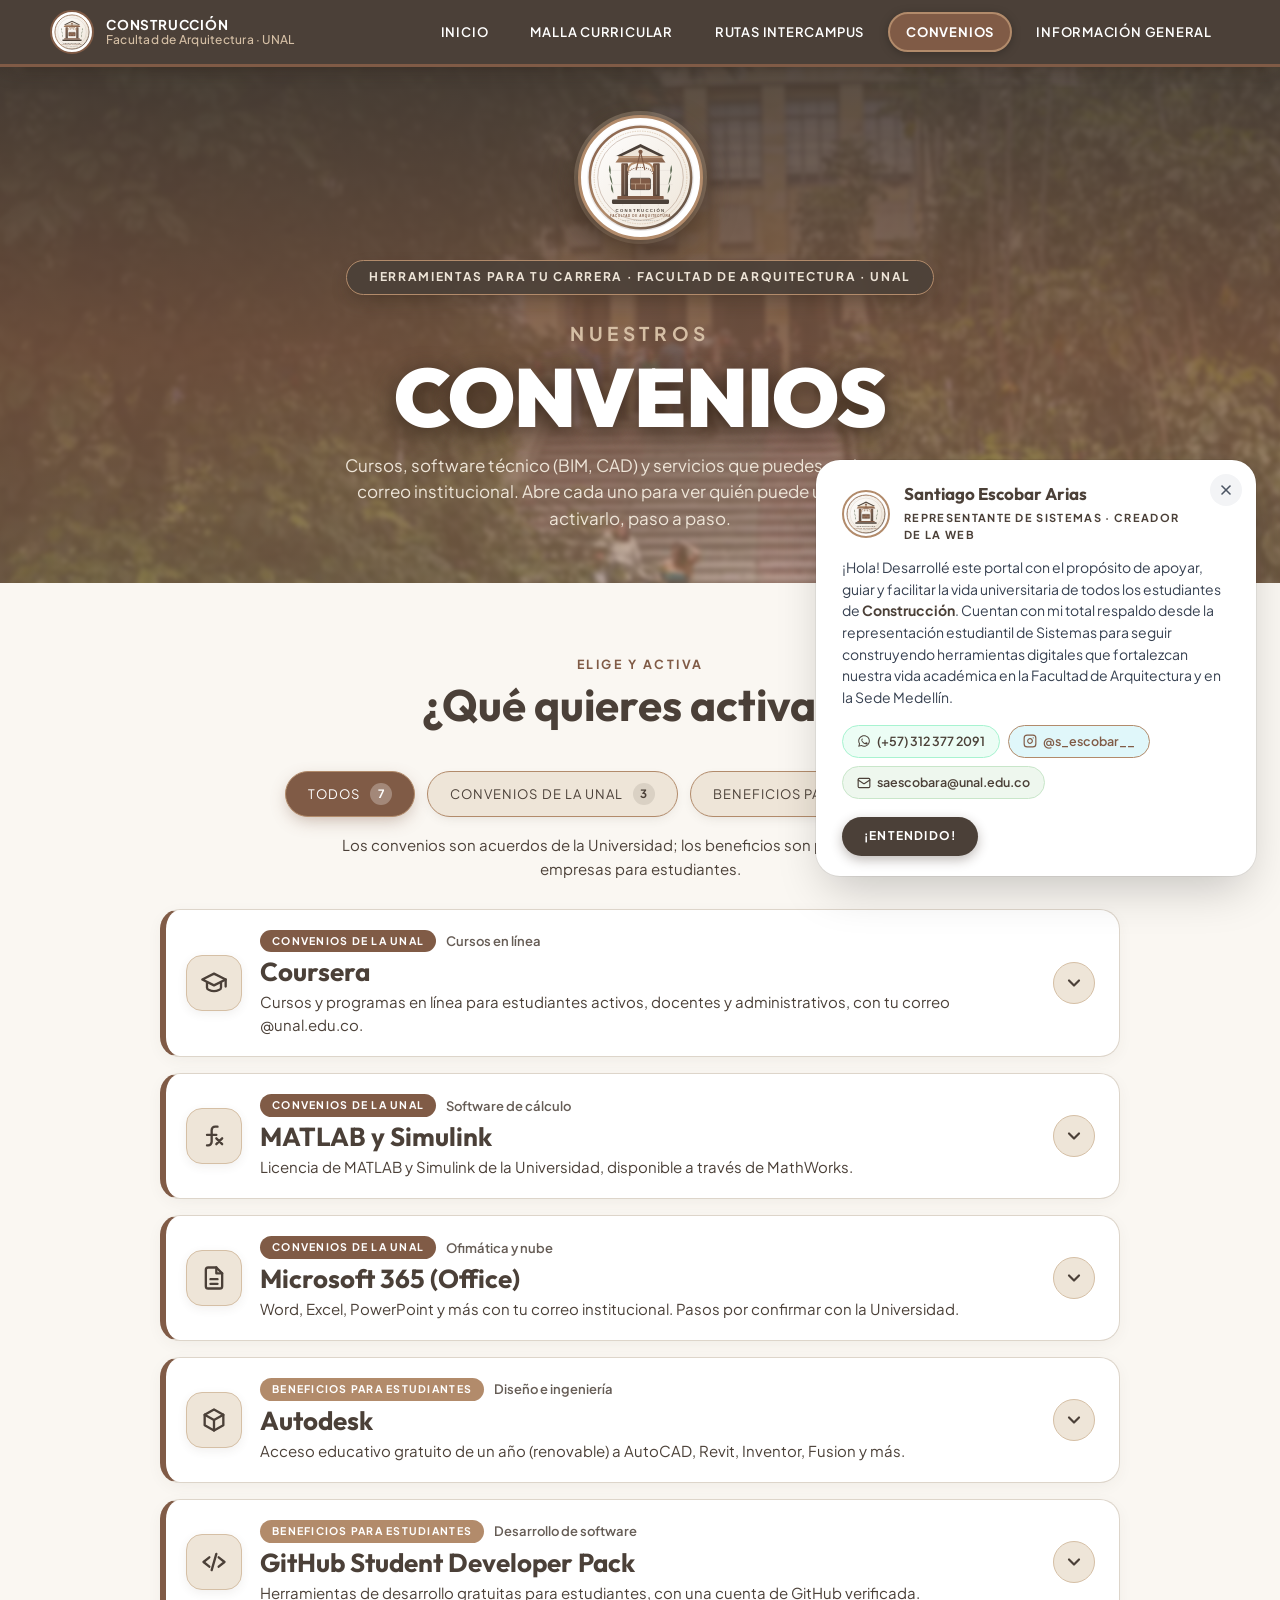
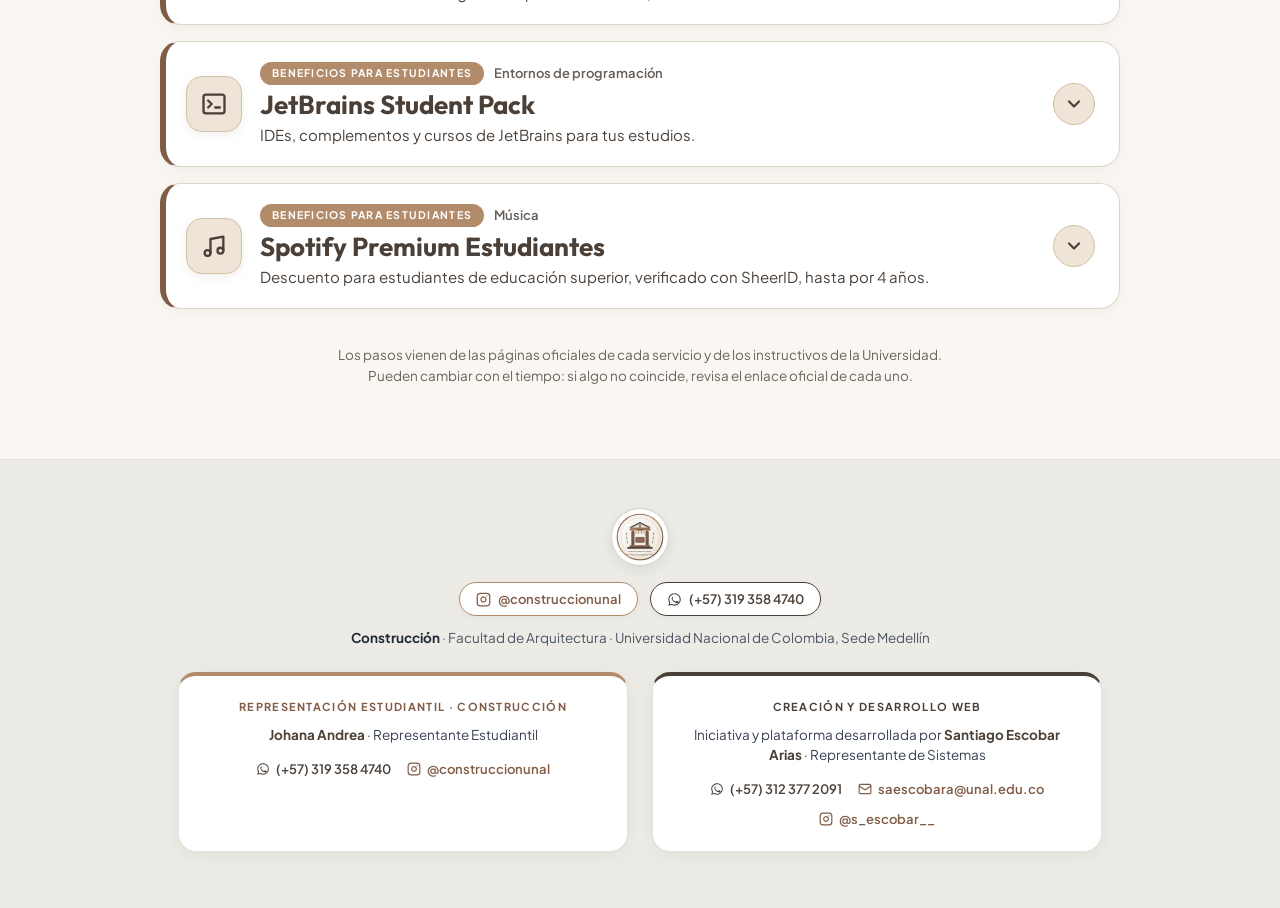
==== convenios.html @ 7290013f "Beta-construcción" ====
<!doctype html>
<html lang="es">
<head>
  <meta charset="utf-8">
  <meta name="viewport" content="width=device-width, initial-scale=1">
  <title>Convenios y Beneficios · Construcción UNAL Medellín</title>
  <meta name="description" content="Convenios de la Universidad Nacional (Autodesk, Coursera, MATLAB, Microsoft 365, etc.) y beneficios para estudiantes de Construcción: quién puede usarlos y cómo activarlos paso a paso.">
  <link rel="icon" type="image/svg+xml" href="img/favicon.svg">
  <link rel="preconnect" href="https://fonts.googleapis.com">
  <link rel="preconnect" href="https://fonts.gstatic.com" crossorigin>
  <link rel="stylesheet" href="https://fonts.googleapis.com/css2?family=Outfit:wght@400;500;600;700;800;900&family=Plus+Jakarta+Sans:ital,wght@0,400;0,500;0,600;0,700;0,800;1,400;1,600&display=swap">
  <link rel="stylesheet" href="css/base.css">
  <link rel="stylesheet" href="css/convenios.css">
</head>
<body data-pagina="convenios">

  <div id="barra"></div>

  <!-- PORTADA -->
  <section class="portada portada--corta foto foto--panoramica">
    <div class="contenedor portada__contenido">
      <div class="portada__logo-wrap">
        <img class="portada__logo" src="img/logo-construccion.svg" alt="Logo de Construcción · Facultad de Arquitectura" width="115" height="115">
      </div>
      <p class="portada__lugar">Herramientas para tu carrera · Facultad de Arquitectura · UNAL</p>
      <h1 class="portada__titulo">
        <span class="portada__antetitulo">Nuestros</span>
        <span class="letras-varsity" data-texto="Convenios">Convenios</span>
      </h1>
      <p class="portada__texto">Cursos, software técnico (BIM, CAD) y servicios que puedes activar con tu correo institucional. Abre cada uno para ver quién puede usarlo y cómo activarlo, paso a paso.</p>
    </div>
  </section>

  <main>
    <section class="seccion convenios" aria-labelledby="convenios-titulo">
      <div class="contenedor convenios__contenedor">
        <div class="seccion-titulo">
          <p class="seccion-titulo__antetitulo">Elige y activa</p>
          <h2 id="convenios-titulo">¿Qué quieres activar?</h2>
        </div>

        <div class="filtros" id="filtros" role="group" aria-label="Filtrar por tipo"></div>
        <p class="filtros__nota" id="filtros-nota" aria-live="polite"></p>

        <ul class="lista" id="lista"><li class="cargando">Cargando convenios…</li></ul>

        <p class="convenios__aviso">Los pasos vienen de las páginas oficiales de cada servicio y de los instructivos de la Universidad. Pueden cambiar con el tiempo: si algo no coincide, revisa el enlace oficial de cada uno.</p>
      </div>
    </section>
  </main>

  <div id="pie"></div>

  <script src="js/comun.js"></script>
  <script src="js/convenios.js"></script>
</body>
</html>
---- css/base.css ----
/* =========================================================
   CONSTRUCCIÓN · FACULTAD DE ARQUITECTURA · UNAL MEDELLÍN
   ESTILOS COMUNES — PALETA 02: TIERRA Y ARQUITECTURA + GRIS CEMENTO
   1. Variables y base
   2. Fondos y velos arquitectónicos
   3. Barra superior y navegación
   4. Portada
   5. Títulos de sección y mensajes
   6. Pie (Tarjetas oficiales)
   7. Mensaje flotante de bienvenida (Modal oficial)
   ========================================================= */


/* ---------- 1. Variables y base ---------- */

:root {
  /* Paleta Oficial Construcción · Facultad de Arquitectura (Paleta 02: Tierra y arquitectura + gris cemento) */
  --cafe-profundo: #4B4038;       /* Contraste profundo para textos, sombras y cabeceras */
  --tierra: #805B46;              /* Dominante de marca: ladrillo, arcilla, botones y acentos */
  --madera: #B28B6B;              /* Acento cálido estructural: tabs, bordes y badges */
  --arena: #D5BFA5;               /* Fondo suave, highlights y píldoras */
  --marfil: #EEE5D8;              /* Papel arquitectónico, fondos claros y contrastes limpios */
  --oliva: #65715B;               /* Sostenibilidad, ambiente y libre elección */
  --gris-cemento: #929493;        /* Concreto, líneas de retícula y metadatos */

  /* Aliases de compatibilidad */
  --verde-bosque: var(--cafe-profundo);
  --turquesa: var(--madera);
  --lima-vibrante: var(--arena);
  --lima-suave: var(--marfil);
  --azul-marino: var(--cafe-profundo);

  --color-primario: var(--tierra);
  --color-acento: var(--madera);
  --color-secundario: var(--cafe-profundo);
  --color-resalte: var(--arena);

  --azul: var(--tierra);
  --azul-oscuro: var(--cafe-profundo);
  --azul-brillante: var(--madera);
  --papel: #FAF7F2;
  --tinta: #2C2420;
  --tinta-suave: #4B4038;
  --gris: #6B635C;
  --linea: #DDD5CA;

  /* Colores de los componentes de la malla */
  --fundamentacion: #805B46;     /* Tierra / Arcilla (Ciencias Básicas e Ingeniería) */
  --disciplinar: #4B4038;        /* Café Profundo (Sistemas Constructivos y Obras) */
  --libre: #65715B;              /* Oliva (Libre Elección y Hábitat) */
  --optativa: #B28B6B;          /* Madera (Rutas Curriculares de Énfasis) */
  --nivelacion: #929493;        /* Gris Cemento (Nivelación) */

  /* Tipografías modernas que evocan Construcción y Hábitat */
  --letra-titulo: 'Outfit', -apple-system, BlinkMacSystemFont, "Segoe UI", Roboto, sans-serif;
  --letra-universidad: 'Plus Jakarta Sans', -apple-system, BlinkMacSystemFont, "Segoe UI", Roboto, sans-serif;
  --letra-texto: 'Plus Jakarta Sans', -apple-system, BlinkMacSystemFont, "Segoe UI", Roboto, sans-serif;
  --letra-estrecha: 'Plus Jakarta Sans', -apple-system, BlinkMacSystemFont, "Segoe UI", Roboto, sans-serif;
}

*, *::before, *::after { box-sizing: border-box; }
[hidden] { display: none !important; }

html { scroll-behavior: smooth; }

body {
  margin: 0;
  font-family: var(--letra-texto);
  line-height: 1.55;
  color: var(--tinta);
  background: url(../img/textura.svg), var(--papel);
}

h1, h2, h3, h4, p { margin: 0; }
svg { display: block; }
button { font: inherit; color: inherit; cursor: pointer; }
a { color: var(--azul); }

.contenedor {
  width: min(1180px, 100% - 32px);
  margin-inline: auto;
}

.solo-lectores {
  position: absolute;
  width: 1px; height: 1px;
  overflow: hidden;
  clip-path: inset(50%);
  white-space: nowrap;
}

@keyframes aparecer {
  from { opacity: 0; transform: translateY(8px); }
  to { opacity: 1; transform: none; }
}


/* ---------- 2. Fondos con fotos de la Facultad de Arquitectura / Hábitat y Construcción ----------
   Uso: class="foto foto--entrada". La foto va en ::before y un velo arquitectónico en ::after. */

.foto {
  position: relative;
  isolation: isolate;
  overflow: hidden;
  background-color: var(--verde-bosque);
}
.foto::before,
.foto::after {
  content: '';
  position: absolute;
  z-index: -1;
}
.foto::before {
  inset: -14px;
  background-size: cover;
  background-position: center;
  filter: blur(2px);
}
.foto::after {
  inset: 0;
  background: linear-gradient(180deg, rgba(75, 64, 56, 0.88) 0%, rgba(128, 91, 70, 0.8) 55%, rgba(178, 139, 107, 0.55) 100%);
}
.foto--entrada::before { background-image: url(../img/campus-edificio.jpg); }
.foto--panoramica::before,
.foto--edificio::before { background-image: url(../img/campus-entrada.jpg); }


/* ---------- 3. Barra superior y navegación ---------- */

.barra {
  position: sticky;
  top: 0;
  z-index: 20;
  background: var(--cafe-profundo);
  border-bottom: 3.5px solid var(--tierra);
  box-shadow: 0 4px 20px -6px rgba(45, 30, 20, .6);
}
.barra__contenido {
  display: flex;
  align-items: center;
  justify-content: space-between;
  gap: 16px;
  min-height: 64px;
}
.barra__marca {
  display: flex;
  align-items: center;
  gap: 12px;
  color: #fff;
  text-decoration: none;
}
.barra__escudo { width: 44px; height: 44px; flex: none; display: flex; align-items: center; justify-content: center; }
.barra__escudo-img {
  width: 44px;
  height: 44px;
  border-radius: 50%;
  object-fit: contain;
  padding: 2px;
  border: 2px solid var(--tierra);
  background: #fff;
  display: block;
}
.barra__texto {
  display: flex;
  flex-direction: column;
  font-family: var(--letra-universidad);
  font-size: 13.5px;
  font-weight: 700;
  line-height: 1.2;
  letter-spacing: .06em;
  text-transform: uppercase;
  color: #ffffff;
}
.barra__texto small {
  font-family: var(--letra-texto);
  font-size: 12px;
  letter-spacing: .02em;
  text-transform: none;
  color: var(--arena);
  font-weight: 500;
}

.nav { display: flex; gap: 6px; }
.nav a {
  padding: 8px 16px;
  border-radius: 999px;
  border: 2px solid transparent;
  font-family: var(--letra-universidad);
  font-size: 13px;
  letter-spacing: .06em;
  text-transform: uppercase;
  font-weight: 600;
  text-decoration: none;
  white-space: nowrap;
  color: #ffffff;
  transition: background .15s, color .15s, border-color .15s;
}
.nav a:hover {
  background: rgba(213, 191, 165, .2);
  color: var(--marfil);
}
.nav a[aria-current="page"] {
  background: var(--tierra);
  color: #ffffff;
  border-color: var(--madera);
  font-weight: 700;
  box-shadow: 0 2px 10px rgba(0, 0, 0, .25);
}
.nav a:focus-visible { outline: 3px solid var(--arena); outline-offset: 2px; }

/* Botón menú móvil (oculto en pantallas grandes) */
.barra__boton-menu {
  display: none;
  align-items: center;
  gap: 8px;
  padding: 8px 14px;
  border-radius: 999px;
  border: 1.5px solid rgba(255, 255, 255, 0.35);
  background: rgba(255, 255, 255, 0.1);
  color: #fff;
  font-family: var(--letra-universidad);
  font-size: 12px;
  letter-spacing: .1em;
  text-transform: uppercase;
  font-weight: 600;
  transition: background .15s, border-color .15s, color .15s, transform .1s;
}
.barra__boton-menu:hover {
  background: rgba(255, 255, 255, 0.2);
  border-color: #fff;
}
.barra__boton-menu:active {
  transform: scale(0.97);
}
.barra__boton-menu:focus-visible {
  outline: 3px solid var(--lima-vibrante);
  outline-offset: 2px;
}
.barra__icono {
  width: 18px;
  height: 18px;
  display: flex;
  align-items: center;
  justify-content: center;
}
.barra__icono svg {
  width: 18px;
  height: 18px;
}
.barra__icono--cerrar {
  display: none;
}

/* Estado abierto en la barra */
.barra.is-menu-abierto .barra__boton-menu {
  background: #fff;
  color: var(--verde-bosque);
  border-color: var(--lima-vibrante);
}
.barra.is-menu-abierto .barra__icono--abrir {
  display: none;
}
.barra.is-menu-abierto .barra__icono--cerrar {
  display: flex;
}


/* ---------- 4. Portada ---------- */

.portada__contenido {
  display: flex;
  flex-direction: column;
  align-items: center;
  text-align: center;
  padding: 72px 0 80px;
}
.portada--corta .portada__contenido { padding: 48px 0 52px; }

.portada__lugar {
  display: inline-flex;
  align-items: center;
  gap: 8px;
  padding: 7px 22px;
  border-radius: 999px;
  background: rgba(75, 64, 56, 0.88);
  border: 1px solid var(--madera);
  color: var(--marfil);
  font-family: var(--letra-universidad);
  font-size: 12px;
  font-weight: 700;
  letter-spacing: .14em;
  text-transform: uppercase;
  margin-bottom: 18px;
  backdrop-filter: blur(10px);
  box-shadow: 0 8px 20px -6px rgba(45, 30, 20, 0.45);
}
.portada__titulo { margin-top: 6px; }
.portada__antetitulo {
  display: block;
  font-family: var(--letra-universidad);
  font-size: clamp(14px, 2.2vw, 19px);
  letter-spacing: .24em;
  text-transform: uppercase;
  color: var(--arena);
  font-weight: 700;
  margin-bottom: 8px;
}

/* Tipografía de portada moderna */
.letras-varsity {
  position: relative;
  display: inline-block;
  font-family: var(--letra-titulo);
  font-weight: 900;
  font-size: clamp(48px, 9vw, 98px);
  line-height: 1;
  letter-spacing: -0.01em;
  text-transform: uppercase;
  color: #ffffff;
  text-shadow: 0 6px 24px rgba(45, 30, 20, 0.85);
}
.portada--corta .letras-varsity { font-size: clamp(40px, 7vw, 82px); }
.letras-varsity--sub {
  display: block;
  margin-top: 4px;
  font-size: clamp(44px, 8.5vw, 92px);
  letter-spacing: -0.01em;
  background: linear-gradient(135deg, var(--arena) 0%, var(--marfil) 100%);
  -webkit-background-clip: text;
  -webkit-text-fill-color: transparent;
  filter: drop-shadow(0 4px 18px rgba(45, 30, 20, 0.6));
}
.letras-varsity::before {
  display: none;
}

.portada__logo-wrap {
  margin-bottom: 20px;
}
.portada__logo {
  width: 125px;
  height: 125px;
  border-radius: 50%;
  object-fit: contain;
  padding: 6px;
  border: 3.5px solid var(--madera);
  box-shadow: 0 12px 32px rgba(45, 30, 20, .6), 0 0 0 4px rgba(213, 191, 165, 0.3);
  background: #ffffff;
  display: block;
  margin: 0 auto;
  transition: transform .25s ease, box-shadow .25s ease;
}
.portada__logo:hover {
  transform: scale(1.06);
  box-shadow: 0 16px 36px rgba(45, 30, 20, .75), 0 0 0 5px var(--arena);
}

.portada__subtitulo {
  margin-top: 14px;
  font-family: var(--letra-titulo);
  font-size: clamp(24px, 4.2vw, 44px);
  letter-spacing: .02em;
  text-transform: uppercase;
  font-weight: 700;
  color: #fff;
}
.portada__texto {
  max-width: 620px;
  margin-top: 14px;
  font-size: 17px;
  color: var(--marfil);
}

.portada__cifras {
  display: grid;
  grid-template-columns: repeat(4, 1fr);
  gap: 14px;
  width: min(840px, 100%);
  margin: 36px 0 0;
  padding: 0;
  list-style: none;
}
.portada__cifras li {
  display: flex;
  flex-direction: column;
  align-items: center;
  justify-content: center;
  padding: 16px 14px;
  background: rgba(75, 64, 56, 0.88);
  backdrop-filter: blur(14px);
  border: 1.5px solid var(--madera);
  border-radius: 16px;
  box-shadow: 0 10px 26px -6px rgba(45, 30, 20, 0.5);
  transition: transform .2s ease, border-color .2s ease, box-shadow .2s ease;
  font-family: var(--letra-titulo);
  font-weight: 800;
  font-size: 25px;
  line-height: 1.1;
  letter-spacing: .02em;
  text-transform: uppercase;
  color: #ffffff;
}
.portada__cifras li:hover {
  transform: translateY(-3px);
  border-color: var(--arena);
  background: rgba(75, 64, 56, 0.95);
  box-shadow: 0 16px 32px -6px rgba(45, 30, 20, 0.65);
}
.portada__cifras small {
  margin-top: 5px;
  font-family: var(--letra-universidad);
  font-weight: 600;
  font-size: 11px;
  letter-spacing: .12em;
  text-transform: uppercase;
  color: var(--arena);
}

.portada__boton {
  display: inline-flex;
  align-items: center;
  gap: 10px;
  height: 52px;
  margin-top: 28px;
  padding: 0 28px;
  border-radius: 999px;
  background: var(--tierra);
  color: #ffffff;
  font-family: var(--letra-universidad);
  font-weight: 700;
  font-size: 14px;
  letter-spacing: .08em;
  text-transform: uppercase;
  text-decoration: none;
  border: 1.5px solid var(--madera);
  box-shadow: 0 8px 24px -4px rgba(128, 91, 70, .55);
  transition: transform .15s, background .15s, box-shadow .15s, border-color .15s;
}
.portada__boton:hover {
  transform: translateY(-2px);
  background: var(--madera);
  border-color: var(--arena);
  color: #ffffff;
  box-shadow: 0 12px 28px -4px rgba(128, 91, 70, .7);
}
.portada__boton svg { width: 18px; height: 18px; color: #ffffff; }

.portada__acciones {
  display: flex;
  flex-wrap: wrap;
  align-items: center;
  justify-content: center;
  gap: 16px;
  margin-top: 28px;
}
.portada__acciones .portada__boton {
  margin-top: 0;
}
.portada__boton--secundario {
  background: rgba(75, 64, 56, .85);
  color: var(--marfil);
  border: 1.5px solid var(--madera);
  box-shadow: 0 8px 24px -6px rgba(45, 30, 20, .5);
}
.portada__boton--secundario:hover {
  background: var(--cafe-profundo);
  border-color: var(--arena);
  color: #ffffff;
  box-shadow: 0 12px 28px -6px rgba(45, 30, 20, .7);
}
  border-color: var(--turquesa);
  color: #fff;
  box-shadow: 0 12px 26px -8px rgba(0, 188, 200, .4);
}
.portada__boton--secundario svg {
  color: var(--turquesa);
}


/* ---------- 5. Títulos de sección y mensajes ---------- */

.seccion { padding: 72px 0; }

.seccion-titulo {
  max-width: 680px;
  margin: 0 auto 40px;
  text-align: center;
}
.seccion-titulo__antetitulo {
  font-family: var(--letra-universidad);
  font-size: 12.5px;
  font-weight: 700;
  letter-spacing: .2em;
  text-transform: uppercase;
  color: var(--tierra);
}
.seccion-titulo h2 {
  margin-top: 6px;
  font-family: var(--letra-titulo);
  font-weight: 700;
  font-size: clamp(30px, 4.5vw, 44px);
  line-height: 1.15;
  color: var(--verde-bosque);
  -webkit-text-stroke: 0;
  filter: none;
}
.seccion-titulo__intro { margin-top: 12px; font-size: 16.5px; color: var(--tinta-suave); }

.aviso {
  max-width: 560px;
  margin: 40px auto;
  padding: 22px 24px;
  border: 2px dashed var(--azul);
  border-radius: 18px;
  background: #fff;
  text-align: center;
  color: var(--tinta-suave);
}
.aviso strong { color: var(--azul-marino); }
.aviso code {
  padding: 2px 6px;
  border-radius: 6px;
  background: var(--marfil);
  color: var(--cafe-profundo);
  font-size: 14px;
}

.cargando {
  padding: 48px 0;
  text-align: center;
  font-family: var(--letra-universidad);
  letter-spacing: .2em;
  text-transform: uppercase;
  font-size: 13px;
  color: var(--gris);
}


/* ---------- 6. Pie de Página (Idéntico al diseño con 2 tarjetas) ---------- */

.pie {
  background: #ecebe6;
  border-top: 1px solid #dddcd6;
  padding: 48px 16px 56px;
  display: flex;
  flex-direction: column;
  align-items: center;
  gap: 24px;
}

.pie__marca-central {
  display: flex;
  flex-direction: column;
  align-items: center;
  text-align: center;
  gap: 12px;
  max-width: 680px;
  margin: 0 auto;
}

.pie__escudo {
  width: 58px;
  height: 58px;
  display: flex;
  align-items: center;
  justify-content: center;
  margin-bottom: 2px;
}

.pie__escudo-img {
  width: 58px;
  height: 58px;
  border-radius: 50%;
  object-fit: contain;
  background: #ffffff;
  padding: 4px;
  border: 1px solid #d4d3cc;
  box-shadow: 0 4px 14px rgba(0, 0, 0, 0.08);
  display: block;
}

.pie__pildoras-carrera {
  display: inline-flex;
  align-items: center;
  justify-content: center;
  gap: 12px;
  flex-wrap: wrap;
  margin-top: 2px;
}

.pie__pildora {
  display: inline-flex;
  align-items: center;
  gap: 7px;
  padding: 6px 16px;
  border-radius: 999px;
  background: #ffffff;
  border: 1px solid #dfded8;
  font-size: 13px;
  font-weight: 600;
  text-decoration: none;
  box-shadow: 0 2px 6px rgba(0, 0, 0, 0.04);
  transition: transform .15s, border-color .15s, box-shadow .15s;
}

.pie__pildora:hover {
  transform: translateY(-1px);
  box-shadow: 0 4px 12px rgba(0, 0, 0, 0.08);
}

.pie__pildora--ig {
  color: var(--azul);
  border-color: var(--turquesa);
}
.pie__pildora--ig:hover {
  background: rgba(178, 139, 107, 0.1);
  border-color: var(--azul);
}

.pie__pildora--wpp {
  color: var(--verde-bosque);
  border-color: var(--verde-bosque);
}
.pie__pildora--wpp:hover {
  background: rgba(128, 91, 70, 0.1);
  border-color: var(--verde-bosque);
}

.pie__titulo-carrera {
  font-size: 13.5px;
  color: #4b5563;
  line-height: 1.5;
  margin: 0;
}

.pie__titulo-carrera strong {
  color: #1f2937;
  font-weight: 700;
}

/* Rejilla de dos tarjetas */
.pie__tarjetas-grid {
  display: grid;
  grid-template-columns: repeat(2, minmax(320px, 450px));
  justify-content: center;
  gap: 24px;
  width: min(940px, 100%);
  margin: 0 auto;
}

.pie__tarjeta {
  background: #ffffff;
  border-radius: 18px;
  padding: 22px 24px;
  box-shadow: 0 4px 18px rgba(0, 0, 0, 0.05);
  border: 1px solid #e2e1db;
  text-align: center;
  display: flex;
  flex-direction: column;
  align-items: center;
  gap: 10px;
  position: relative;
  overflow: hidden;
}

.pie__tarjeta--representacion {
  border-top: 4px solid var(--turquesa);
}

.pie__tarjeta--desarrollo {
  border-top: 4px solid var(--verde-bosque);
}

.pie__tarjeta-sub {
  font-family: var(--letra-universidad);
  font-size: 11px;
  font-weight: 700;
  letter-spacing: .12em;
  text-transform: uppercase;
}

.pie__tarjeta--representacion .pie__tarjeta-sub {
  color: var(--azul);
}

.pie__tarjeta--desarrollo .pie__tarjeta-sub {
  color: var(--verde-bosque);
}

.pie__tarjeta-nombre {
  font-size: 13.5px;
  line-height: 1.45;
  color: #374151;
  margin: 0;
}

.pie__tarjeta-nombre strong {
  color: var(--azul-marino);
  font-weight: 700;
}

.pie__tarjeta-enlaces {
  display: flex;
  align-items: center;
  justify-content: center;
  gap: 16px;
  flex-wrap: wrap;
  margin-top: 4px;
}

.pie__tarjeta-enlaces--segunda {
  margin-top: 0;
}

.pie__enlace-contacto {
  display: inline-flex;
  align-items: center;
  gap: 6px;
  font-size: 13px;
  text-decoration: none;
  font-weight: 600;
  transition: color .15s, transform .15s;
}

.pie__enlace-contacto:hover {
  transform: translateY(-1px);
}

.pie__enlace-contacto--wpp {
  color: var(--verde-bosque);
}
.pie__enlace-contacto--wpp:hover {
  color: var(--turquesa);
}

.pie__enlace-contacto--correo {
  color: var(--azul);
}
.pie__enlace-contacto--correo:hover {
  color: var(--azul-marino);
}

.pie__enlace-contacto--ig {
  color: var(--azul);
}
.pie__enlace-contacto--ig:hover {
  color: var(--verde-bosque);
}


/* ---------- 7. Mensaje flotante de bienvenida (Diseño modal oficial) ---------- */

.toast-autor {
  position: fixed;
  bottom: 24px;
  right: 24px;
  z-index: 9999;
  max-width: 440px;
  width: calc(100% - 32px);
  pointer-events: none;
  opacity: 0;
  transform: translateY(24px) scale(0.96);
  transition: opacity .35s cubic-bezier(0.16, 1, 0.3, 1), transform .35s cubic-bezier(0.16, 1, 0.3, 1);
}

.toast-autor.is-visible {
  pointer-events: auto;
  opacity: 1;
  transform: translateY(0) scale(1);
}

.toast-autor.is-hiding {
  opacity: 0;
  transform: translateY(16px) scale(0.95);
}

.toast-autor__tarjeta {
  background: #ffffff;
  border-radius: 24px;
  padding: 24px 26px 20px;
  box-shadow: 0 20px 48px -10px rgba(0, 0, 0, 0.22), 0 0 0 1px rgba(0, 0, 0, 0.06);
  display: flex;
  flex-direction: column;
  gap: 14px;
  position: relative;
}

.toast-autor__cerrar {
  position: absolute;
  top: 14px;
  right: 14px;
  width: 32px;
  height: 32px;
  border-radius: 50%;
  background: #f3f4f6;
  border: none;
  color: #4b5563;
  display: grid;
  place-items: center;
  cursor: pointer;
  transition: background .15s, color .15s, transform .1s;
}

.toast-autor__cerrar:hover {
  background: #e5e7eb;
  color: #111827;
  transform: scale(1.05);
}

.toast-autor__cabecera {
  display: flex;
  align-items: center;
  gap: 14px;
  padding-right: 32px;
}

.toast-autor__avatar {
  width: 48px;
  height: 48px;
  border-radius: 50%;
  border: 2px solid var(--turquesa);
  padding: 2px;
  background: #ffffff;
  flex-shrink: 0;
  overflow: hidden;
}

.toast-autor__avatar-img {
  width: 100%;
  height: 100%;
  object-fit: contain;
  border-radius: 50%;
  display: block;
}

.toast-autor__titulos {
  display: flex;
  flex-direction: column;
  gap: 2px;
}

.toast-autor__nombre {
  font-family: var(--letra-titulo);
  font-size: 17px;
  font-weight: 700;
  color: var(--azul-marino);
  line-height: 1.2;
}

.toast-autor__cargo {
  font-family: var(--letra-universidad);
  font-size: 11px;
  font-weight: 700;
  letter-spacing: .12em;
  text-transform: uppercase;
  color: var(--verde-bosque);
  margin-top: 2px;
}

.toast-autor__mensaje {
  font-size: 14px;
  line-height: 1.55;
  color: #374151;
  margin: 0;
}

.toast-autor__mensaje strong {
  color: var(--azul-marino);
  font-weight: 700;
}

.toast-autor__pildoras {
  display: flex;
  flex-wrap: wrap;
  gap: 8px;
  margin-top: 2px;
}

.toast-autor__pildora {
  display: inline-flex;
  align-items: center;
  gap: 6px;
  border-radius: 999px;
  padding: 6px 14px;
  font-size: 12.5px;
  font-weight: 600;
  text-decoration: none;
  transition: transform .15s, box-shadow .15s;
}

.toast-autor__pildora:hover {
  transform: translateY(-1px);
}

.toast-autor__pildora--wpp {
  background: #ecfdf5;
  border: 1px solid #a7f3d0;
  color: var(--verde-bosque);
}

.toast-autor__pildora--ig {
  background: #e0f7fa;
  border: 1px solid var(--turquesa);
  color: var(--azul);
}

.toast-autor__pildora--correo {
  background: #eef7ee;
  border: 1px solid #c8e6c9;
  color: var(--verde-bosque);
}

.toast-autor__btn-ok {
  background: var(--azul-marino);
  color: #ffffff;
  border: none;
  border-radius: 999px;
  padding: 10px 22px;
  font-family: var(--letra-universidad);
  font-size: 12px;
  font-weight: 700;
  letter-spacing: .1em;
  text-transform: uppercase;
  cursor: pointer;
  width: fit-content;
  margin-top: 4px;
  box-shadow: 0 4px 12px rgba(45, 30, 20, 0.3);
  transition: background .15s, transform .1s;
}

.toast-autor__btn-ok:hover {
  background: var(--verde-bosque);
  transform: translateY(-1px);
}


/* ---------- Tablet y móvil ---------- */

@keyframes menuDesplegar {
  from {
    opacity: 0;
    transform: translateY(-8px);
  }
  to {
    opacity: 1;
    transform: translateY(0);
  }
}

@media (min-width: 981px) and (max-width: 1120px) {
  .nav a {
    padding: 8px 12px;
    font-size: 12px;
  }
}

@media (max-width: 980px) {
  .barra__contenido {
    min-height: 58px;
    padding-block: 8px;
  }
  .barra__boton-menu {
    display: inline-flex;
    flex-shrink: 0;
  }
  .nav {
    display: none;
    position: absolute;
    top: 100%;
    left: 0;
    right: 0;
    background: var(--verde-bosque);
    border-bottom: 3.5px solid var(--lima-vibrante);
    box-shadow: 0 16px 30px -6px rgba(0, 0, 0, .65);
    padding: 16px;
    flex-direction: column;
    gap: 8px;
    max-height: calc(100vh - 65px);
    overflow-y: auto;
  }
  .barra.is-menu-abierto .nav {
    display: flex;
    animation: menuDesplegar .2s ease-out;
  }
  .nav a {
    width: 100%;
    padding: 12px 16px;
    border-radius: 12px;
    font-size: 13px;
    letter-spacing: .06em;
    text-align: center;
    border: 1px solid rgba(255, 255, 255, 0.15);
    background: rgba(255, 255, 255, 0.08);
  }
  .nav a:hover {
    background: rgba(255, 255, 255, 0.18);
    color: var(--lima-vibrante);
  }
  .nav a[aria-current="page"] {
    background: var(--tierra);
    color: #ffffff;
    border: 2px solid var(--madera);
    font-weight: 700;
  }
}

@media (max-width: 720px) {
  .portada__contenido { padding: 48px 0 56px; }
  .portada__cifras {
    grid-template-columns: repeat(2, 1fr);
    gap: 10px;
  }
  .seccion { padding: 52px 0; }

  .pie__tarjetas-grid {
    grid-template-columns: 1fr;
  }
}

@media (max-width: 480px) {
  .toast-autor {
    bottom: 12px;
    right: 12px;
    left: 12px;
    width: auto;
    max-width: none;
  }
  .toast-autor__tarjeta {
    padding: 18px 18px 16px;
  }
  .toast-autor__btn-ok {
    text-align: center;
    width: 100%;
  }
  .barra__escudo,
  .barra__escudo-img {
    width: 38px;
    height: 38px;
  }
  .barra__texto {
    font-size: 12px;
    letter-spacing: .04em;
  }
  .barra__texto small {
    font-size: 10.5px;
  }
  .barra__boton-menu {
    padding: 7px 11px;
    font-size: 11px;
  }
}
---- css/convenios.css ----
/* =========================================================
   CONSTRUCCIÓN · FACULTAD DE ARQUITECTURA · UNAL MEDELLÍN
   MÓDULO CONVENIOS Y BENEFICIOS — ESTILOS
   Paleta Oficial: Tierra, Madera, Café Profundo, Arena y Marfil
   1. Filtros
   2. Lista desplegable
   3. Detalle de cada convenio
   ========================================================= */

.convenios__contenedor { max-width: 960px; }


/* ---------- 1. Filtros ---------- */

.filtros {
  display: flex;
  flex-wrap: wrap;
  justify-content: center;
  gap: 12px;
}

.filtro {
  display: inline-flex;
  align-items: center;
  gap: 10px;
  padding: 11px 22px;
  border: 1.5px solid var(--madera);
  border-radius: 999px;
  background: var(--marfil);
  font-family: var(--letra-universidad);
  font-size: 13px;
  letter-spacing: .08em;
  text-transform: uppercase;
  color: var(--cafe-profundo);
  box-shadow: 0 4px 12px -4px rgba(75, 64, 56, 0.15);
  transition: all .2s ease;
}

.filtro:hover {
  background: var(--arena);
  border-color: var(--tierra);
  color: var(--cafe-profundo);
  transform: translateY(-1px);
}

.filtro[aria-pressed="true"] {
  background: var(--tierra);
  color: #fff;
  border-color: var(--madera);
  box-shadow: 0 6px 18px -4px rgba(128, 91, 70, 0.45);
}

.filtro__total {
  display: inline-grid;
  place-items: center;
  min-width: 22px;
  height: 22px;
  padding: 0 6px;
  border-radius: 999px;
  background: rgba(75, 64, 56, 0.12);
  font-family: var(--letra-universidad);
  font-size: 11.5px;
  font-weight: 700;
  letter-spacing: 0;
  color: var(--cafe-profundo);
}

.filtro[aria-pressed="true"] .filtro__total {
  background: rgba(255, 255, 255, .28);
  color: #ffffff;
}

.filtro:focus-visible, .item__boton:focus-visible, .boton:focus-visible {
  outline: 3px solid var(--madera);
  outline-offset: 2px;
}

.filtros__nota {
  max-width: 640px;
  min-height: 3em;
  margin: 16px auto 28px;
  text-align: center;
  font-size: 15px;
  color: var(--tinta-suave);
  line-height: 1.6;
}


/* ---------- 2. Lista desplegable ---------- */

.lista { display: grid; gap: 16px; margin: 0; padding: 0; list-style: none; }

.item {
  border-radius: 20px;
  border: 1.5px solid var(--linea);
  border-left: 6px solid var(--tierra);
  background: #ffffff;
  box-shadow: 0 4px 18px -4px rgba(75, 64, 56, .08);
  overflow: hidden;
  transition: all .2s ease;
  animation: aparecer .25s ease-out both;
}

.item:hover {
  border-color: var(--madera);
  border-left-color: var(--cafe-profundo);
  box-shadow: 0 12px 28px -8px rgba(75, 64, 56, .16);
  transform: translateY(-2px);
}

.item--abierto {
  border-color: var(--madera);
  border-left-color: var(--cafe-profundo);
  box-shadow: 0 16px 36px -12px rgba(75, 64, 56, .22);
}

.item__titulo { font: inherit; }
.item__boton {
  display: grid;
  grid-template-columns: auto 1fr auto;
  align-items: center;
  gap: 18px;
  width: 100%;
  padding: 20px 24px 20px 20px;
  border: 0;
  background: transparent;
  text-align: left;
  transition: background .15s ease;
}
.item__boton:hover { background: var(--papel); }

.item__icono {
  display: grid;
  place-items: center;
  width: 56px;
  height: 56px;
  border-radius: 16px;
  background: var(--marfil);
  border: 1.5px solid var(--arena);
  color: var(--cafe-profundo);
  box-shadow: 0 3px 10px rgba(75, 64, 56, 0.08);
  transition: all .25s ease;
  flex-shrink: 0;
}
.item__icono svg {
  width: 28px;
  height: 28px;
  transition: transform .25s ease;
}

.item:hover .item__icono,
.item--abierto .item__icono {
  background: var(--tierra);
  border-color: var(--madera);
  color: #ffffff;
  box-shadow: 0 6px 16px -4px rgba(128, 91, 70, 0.45);
}
.item:hover .item__icono svg {
  transform: scale(1.08);
}

.item__texto { display: flex; flex-direction: column; gap: 4px; min-width: 0; }
.item__etiquetas { display: flex; flex-wrap: wrap; align-items: center; gap: 4px 10px; }
.etiqueta {
  padding: 3px 12px;
  border-radius: 999px;
  font-family: var(--letra-universidad);
  font-size: 10.5px;
  letter-spacing: .12em;
  text-transform: uppercase;
  color: #fff;
  font-weight: 700;
}
.etiqueta--convenio { background: var(--tierra); }
.etiqueta--beneficio { background: var(--madera); }
.item__categoria {
  font-size: 13px;
  color: var(--cafe-profundo);
  font-family: var(--letra-universidad);
  font-weight: 600;
  opacity: 0.85;
}
.item__nombre {
  font-family: var(--letra-titulo);
  font-size: clamp(20px, 3vw, 26px);
  line-height: 1.2;
  color: var(--cafe-profundo);
  font-weight: 700;
}
.item__resumen { font-size: 15px; color: var(--tinta-suave); line-height: 1.5; }

.item__flecha {
  display: grid;
  place-items: center;
  width: 42px;
  height: 42px;
  border-radius: 50%;
  background: var(--marfil);
  border: 1.5px solid var(--arena);
  color: var(--cafe-profundo);
  transition: transform .2s ease, background .2s ease, color .2s ease, border-color .2s ease;
}
.item__flecha svg { width: 20px; height: 20px; }
.item:hover .item__flecha,
.item--abierto .item__flecha {
  background: var(--tierra);
  color: #fff;
  border-color: var(--madera);
}
.item--abierto .item__flecha {
  transform: rotate(180deg);
}


/* ---------- 3. Detalle ---------- */

.item__panel {
  padding: 4px 28px 30px 28px;
  border-top: 1px solid var(--linea);
  background: #ffffff;
  animation: aparecer .2s ease-out both;
}
.item__panel .cargando { padding: 24px 0; }

.detalle__que { margin-top: 18px; font-size: 16.5px; color: var(--tinta); line-height: 1.65; }

.detalle__datos {
  display: grid;
  grid-template-columns: repeat(auto-fit, minmax(230px, 1fr));
  gap: 16px;
  margin-top: 22px;
}
.bloque {
  padding: 18px 20px;
  border-radius: 16px;
  background: var(--papel);
  border: 1px solid var(--linea);
}
.item h4 {
  margin-bottom: 10px;
  font-family: var(--letra-universidad);
  font-weight: 700;
  font-size: 12px;
  letter-spacing: .16em;
  text-transform: uppercase;
  color: var(--tierra);
}
.item .bloque ul, .item .consejos ul, .item .por-confirmar ul {
  margin: 0;
  padding-left: 18px;
  font-size: 14.5px;
  color: var(--tinta);
  line-height: 1.6;
}
.item li + li { margin-top: 6px; }

.pasos-bloque { margin-top: 28px; }
.pasos-bloque h4 { color: var(--cafe-profundo); font-size: 14px; margin-bottom: 14px; }
.pasos { display: grid; gap: 12px; margin: 0; padding: 0; list-style: none; counter-reset: paso; }
.paso {
  display: flex;
  gap: 16px;
  padding: 16px 18px;
  border-radius: 16px;
  background: var(--cafe-profundo);
  border: 1px solid var(--madera);
  color: #fff;
  counter-increment: paso;
}
.paso::before {
  content: counter(paso);
  display: grid;
  place-items: center;
  flex: none;
  width: 40px;
  height: 40px;
  border: 2px solid var(--marfil);
  border-radius: 50%;
  background: var(--tierra);
  font-family: var(--letra-titulo);
  font-size: 18px;
  font-weight: 800;
  color: #ffffff;
}
.paso strong { font-size: 16px; font-weight: 700; line-height: 1.3; color: #ffffff; }
.paso p { margin-top: 4px; font-size: 14.5px; color: var(--marfil); line-height: 1.55; }

.enlaces { display: flex; flex-wrap: wrap; gap: 12px; margin-top: 24px; }
.boton {
  display: inline-flex;
  align-items: center;
  gap: 10px;
  padding: 10px 20px;
  border: 1.5px solid var(--madera);
  border-radius: 999px;
  background: var(--marfil);
  font-family: var(--letra-universidad);
  font-size: 13.5px;
  font-weight: 700;
  letter-spacing: .04em;
  text-decoration: none;
  color: var(--cafe-profundo);
  transition: all .15s ease;
}
.boton:hover {
  background: var(--arena);
  color: var(--cafe-profundo);
  transform: translateY(-1px);
}
.boton svg { width: 16px; height: 16px; flex: none; }
.boton--principal {
  background: var(--tierra);
  color: #fff;
  border-color: var(--madera);
}
.boton--principal:hover {
  background: var(--madera);
  color: #ffffff;
}

.soporte { margin-top: 20px; font-size: 14.5px; color: var(--tinta-suave); }
.soporte a { font-weight: 700; color: var(--tierra); word-break: break-all; }

.consejos { margin-top: 24px; }

.por-confirmar {
  margin-top: 24px;
  padding: 16px 20px;
  border: 1.5px solid var(--madera);
  border-radius: 16px;
  background: rgba(178, 139, 107, 0.12);
}
.item .por-confirmar h4 { color: var(--tierra); }
.item .por-confirmar ul { color: var(--cafe-profundo); }

.fuentes { margin-top: 24px; font-size: 13px; color: var(--gris); }
.fuentes a { color: var(--tierra); font-weight: 600; }

.convenios__aviso {
  max-width: 640px;
  margin: 36px auto 0;
  text-align: center;
  font-size: 13.5px;
  color: var(--gris);
  line-height: 1.55;
}


@media (max-width: 640px) {
  .item__boton { grid-template-columns: auto 1fr; gap: 14px; padding: 16px; }
  .item__flecha { display: none; }
  .item__icono { width: 48px; height: 48px; border-radius: 14px; }
  .item__icono svg { width: 26px; height: 26px; }
  .item__panel { padding: 4px 18px 24px; }
  .paso { padding: 14px; gap: 12px; }
  .boton { width: 100%; justify-content: space-between; }
}
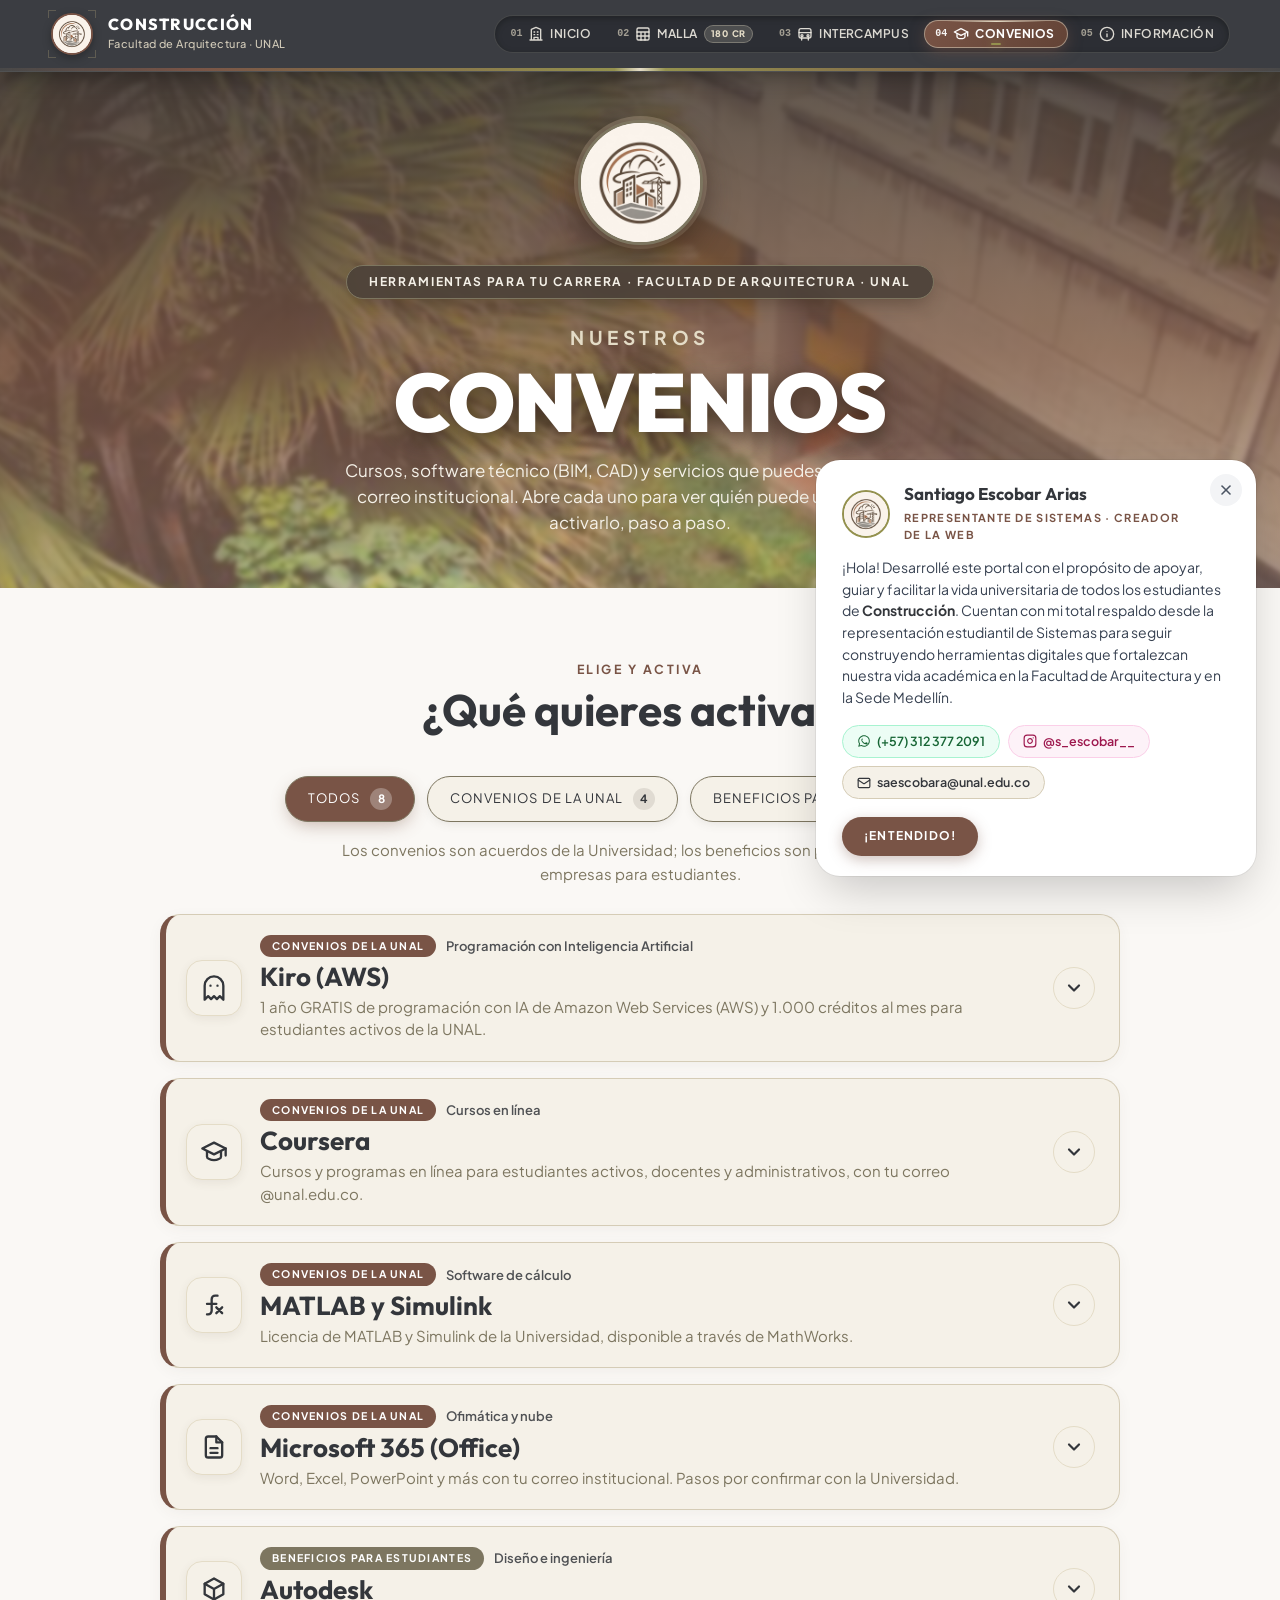
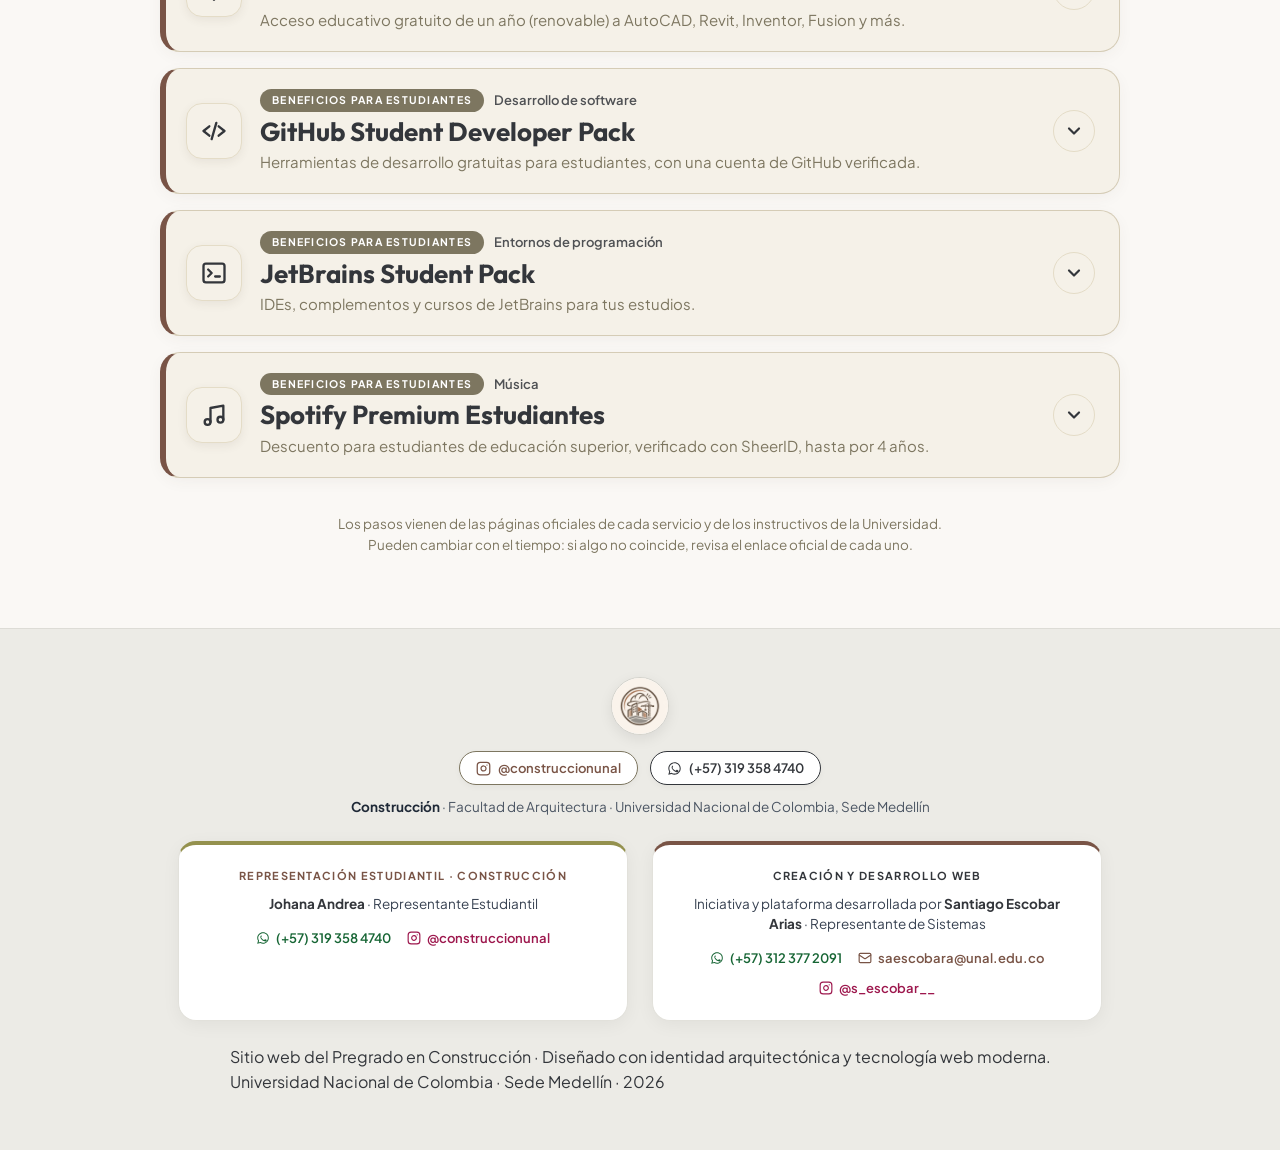
==== commit a2573ea5: "actualización convenios" ====
--- a/convenios.html
+++ b/convenios.html
@@ -4,7 +4,7 @@
   <meta charset="utf-8">
   <meta name="viewport" content="width=device-width, initial-scale=1">
   <title>Convenios y Beneficios · Construcción UNAL Medellín</title>
-  <meta name="description" content="Convenios de la Universidad Nacional (Autodesk, Coursera, MATLAB, Microsoft 365, etc.) y beneficios para estudiantes de Construcción: quién puede usarlos y cómo activarlos paso a paso.">
+  <meta name="description" content="Convenios de la Universidad Nacional (Kiro AWS, Coursera, MATLAB, Microsoft 365, Autodesk, etc.) y beneficios para estudiantes de Construcción: quién puede usarlos y cómo activarlos paso a paso.">
   <link rel="icon" type="image/svg+xml" href="img/favicon.svg">
   <link rel="preconnect" href="https://fonts.googleapis.com">
   <link rel="preconnect" href="https://fonts.gstatic.com" crossorigin>
--- a/css/base.css
+++ b/css/base.css
@@ -14,42 +14,48 @@
 /* ---------- 1. Variables y base ---------- */
 
 :root {
-  /* Paleta Oficial Construcción · Facultad de Arquitectura (Paleta 02: Tierra y arquitectura + gris cemento) */
-  --cafe-profundo: #4B4038;       /* Contraste profundo para textos, sombras y cabeceras */
-  --tierra: #805B46;              /* Dominante de marca: ladrillo, arcilla, botones y acentos */
-  --madera: #B28B6B;              /* Acento cálido estructural: tabs, bordes y badges */
-  --arena: #D5BFA5;               /* Fondo suave, highlights y píldoras */
-  --marfil: #EEE5D8;              /* Papel arquitectónico, fondos claros y contrastes limpios */
-  --oliva: #65715B;               /* Sostenibilidad, ambiente y libre elección */
-  --gris-cemento: #929493;        /* Concreto, líneas de retícula y metadatos */
+  /* Paleta Oficial Construcción · Facultad de Arquitectura (Palette 126 Coolors) */
+  --carbon: #33363B;              /* Carbón / Pizarra: Textos principales, cabeceras, disciplinares */
+  --arcilla: #795446;             /* Arcilla / Terracota: Marca, botones primarios, fundamentación */
+  --cemento-calido: #7D7660;      /* Gris cálido / Topo: Bordes, acentos estructurales, optativas */
+  --oliva: #94914E;               /* Oliva dorado: Libre elección, sostenibilidad, badges */
+  --arena-lino: #E4DCC7;          /* Arena lino: Fondos secundarios, píldoras, tarjetas */
+
+  /* Mapeo de identidad */
+  --cafe-profundo: var(--carbon);
+  --tierra: var(--arcilla);
+  --madera: var(--cemento-calido);
+  --arena: var(--arena-lino);
+  --marfil: #F5F1E8;              /* Papel claro y contrastes suaves */
+  --gris-cemento: var(--cemento-calido);
 
   /* Aliases de compatibilidad */
-  --verde-bosque: var(--cafe-profundo);
-  --turquesa: var(--madera);
-  --lima-vibrante: var(--arena);
+  --verde-bosque: var(--carbon);
+  --turquesa: var(--cemento-calido);
+  --lima-vibrante: var(--arena-lino);
   --lima-suave: var(--marfil);
-  --azul-marino: var(--cafe-profundo);
-
-  --color-primario: var(--tierra);
-  --color-acento: var(--madera);
-  --color-secundario: var(--cafe-profundo);
-  --color-resalte: var(--arena);
-
-  --azul: var(--tierra);
-  --azul-oscuro: var(--cafe-profundo);
-  --azul-brillante: var(--madera);
-  --papel: #FAF7F2;
-  --tinta: #2C2420;
-  --tinta-suave: #4B4038;
-  --gris: #6B635C;
-  --linea: #DDD5CA;
+  --azul-marino: var(--carbon);
+
+  --color-primario: var(--arcilla);
+  --color-acento: var(--cemento-calido);
+  --color-secundario: var(--carbon);
+  --color-resalte: var(--arena-lino);
+
+  --azul: var(--arcilla);
+  --azul-oscuro: var(--carbon);
+  --azul-brillante: var(--oliva);
+  --papel: #FAF8F5;
+  --tinta: #33363B;
+  --tinta-suave: #7D7660;
+  --gris: #7D7660;
+  --linea: #D5CCB6;
 
   /* Colores de los componentes de la malla */
-  --fundamentacion: #805B46;     /* Tierra / Arcilla (Ciencias Básicas e Ingeniería) */
-  --disciplinar: #4B4038;        /* Café Profundo (Sistemas Constructivos y Obras) */
-  --libre: #65715B;              /* Oliva (Libre Elección y Hábitat) */
-  --optativa: #B28B6B;          /* Madera (Rutas Curriculares de Énfasis) */
-  --nivelacion: #929493;        /* Gris Cemento (Nivelación) */
+  --fundamentacion: #795446;     /* Arcilla / Terracota (Ciencias Básicas e Ingeniería) */
+  --disciplinar: #33363B;        /* Carbón / Pizarra (Sistemas Constructivos y Obras) */
+  --libre: #94914E;              /* Oliva dorado (Libre Elección y Hábitat) */
+  --optativa: #7D7660;           /* Cemento cálido (Rutas Curriculares de Énfasis) */
+  --nivelacion: #7D7660;         /* Cemento cálido */
 
   /* Tipografías modernas que evocan Construcción y Hábitat */
   --letra-titulo: 'Outfit', -apple-system, BlinkMacSystemFont, "Segoe UI", Roboto, sans-serif;
@@ -61,7 +67,8 @@
 *, *::before, *::after { box-sizing: border-box; }
 [hidden] { display: none !important; }
 
-html { scroll-behavior: smooth; }
+html { scroll-behavior: smooth; overflow-x: hidden; max-width: 100vw; }
+body { overflow-x: hidden; max-width: 100vw; }
 
 body {
   margin: 0;
@@ -125,117 +132,143 @@
 .foto--edificio::before { background-image: url(../img/campus-entrada.jpg); }
 
 
-/* ---------- 3. Barra superior y navegación ---------- */
+/* ---------- 3. Barra superior y navegación arquitectónica ---------- */
 
 .barra {
   position: sticky;
   top: 0;
-  z-index: 20;
-  background: var(--cafe-profundo);
-  border-bottom: 3.5px solid var(--tierra);
-  box-shadow: 0 4px 20px -6px rgba(45, 30, 20, .6);
-}
+  z-index: 1000;
+  background: rgba(51, 54, 59, 0.96);
+  backdrop-filter: blur(16px);
+  -webkit-backdrop-filter: blur(16px);
+  border-bottom: 1px solid rgba(228, 220, 199, 0.12);
+  box-shadow: 0 4px 24px -4px rgba(0, 0, 0, 0.45);
+  transition: background 0.3s ease, border-color 0.3s ease;
+}
+
 .barra__contenido {
   display: flex;
   align-items: center;
   justify-content: space-between;
-  gap: 16px;
-  min-height: 64px;
-}
+  gap: 20px;
+  min-height: 68px;
+}
+
+/* Marca Oficial con mira técnica */
 .barra__marca {
   display: flex;
   align-items: center;
-  gap: 12px;
-  color: #fff;
+  gap: 14px;
+  color: #ffffff;
   text-decoration: none;
-}
-.barra__escudo { width: 44px; height: 44px; flex: none; display: flex; align-items: center; justify-content: center; }
-.barra__escudo-img {
+  position: relative;
+  transition: transform 0.2s ease;
+}
+
+.barra__marca:hover {
+  transform: translateY(-1px);
+}
+
+.barra__escudo-wrap {
+  position: relative;
   width: 44px;
   height: 44px;
+  display: flex;
+  align-items: center;
+  justify-content: center;
+  flex-shrink: 0;
+}
+
+.barra__escudo-img {
+  width: 42px;
+  height: 42px;
   border-radius: 50%;
-  object-fit: contain;
-  padding: 2px;
-  border: 2px solid var(--tierra);
-  background: #fff;
-  display: block;
-}
+  object-fit: cover;
+  padding: 0;
+  background: #ffffff;
+  border: 2px solid var(--arcilla);
+  box-shadow: 0 3px 10px rgba(0, 0, 0, 0.3);
+  transition: transform 0.3s ease, border-color 0.3s ease;
+}
+
+.barra__marca:hover .barra__escudo-img {
+  transform: rotate(8deg) scale(1.05);
+  border-color: var(--oliva);
+}
+
+/* Mirillas técnicas de esquina en el logo */
+.barra__mira {
+  position: absolute;
+  width: 8px;
+  height: 8px;
+  pointer-events: none;
+  opacity: 0.55;
+  transition: all 0.25s ease;
+}
+.barra__mira--tl { top: -2px; left: -2px; border-top: 1.5px solid var(--cemento-calido); border-left: 1.5px solid var(--cemento-calido); }
+.barra__mira--tr { top: -2px; right: -2px; border-top: 1.5px solid var(--cemento-calido); border-right: 1.5px solid var(--cemento-calido); }
+.barra__mira--bl { bottom: -2px; left: -2px; border-bottom: 1.5px solid var(--cemento-calido); border-left: 1.5px solid var(--cemento-calido); }
+.barra__mira--br { bottom: -2px; right: -2px; border-bottom: 1.5px solid var(--cemento-calido); border-right: 1.5px solid var(--cemento-calido); }
+
+.barra__marca:hover .barra__mira {
+  opacity: 1;
+  border-color: var(--arcilla);
+  width: 11px;
+  height: 11px;
+}
+
 .barra__texto {
   display: flex;
   flex-direction: column;
-  font-family: var(--letra-universidad);
-  font-size: 13.5px;
-  font-weight: 700;
-  line-height: 1.2;
-  letter-spacing: .06em;
+  gap: 2px;
+}
+
+.barra__carrera {
+  font-family: var(--letra-titulo);
+  font-size: 16px;
+  font-weight: 800;
+  letter-spacing: .08em;
   text-transform: uppercase;
   color: #ffffff;
-}
-.barra__texto small {
-  font-family: var(--letra-texto);
-  font-size: 12px;
-  letter-spacing: .02em;
-  text-transform: none;
-  color: var(--arena);
+  line-height: 1.1;
+}
+
+.barra__facultad {
+  font-family: var(--letra-universidad);
+  font-size: 11px;
+  letter-spacing: .04em;
+  color: var(--arena-lino);
   font-weight: 500;
-}
-
-.nav { display: flex; gap: 6px; }
-.nav a {
+  opacity: 0.88;
+}
+
+/* Botón menú móvil (tipo cajetín técnico) */
+.barra__boton-menu {
+  display: none;
+  align-items: center;
+  gap: 8px;
   padding: 8px 16px;
   border-radius: 999px;
-  border: 2px solid transparent;
-  font-family: var(--letra-universidad);
-  font-size: 13px;
-  letter-spacing: .06em;
-  text-transform: uppercase;
-  font-weight: 600;
-  text-decoration: none;
-  white-space: nowrap;
+  border: 1.5px solid rgba(228, 220, 199, 0.3);
+  background: rgba(255, 255, 255, 0.08);
   color: #ffffff;
-  transition: background .15s, color .15s, border-color .15s;
-}
-.nav a:hover {
-  background: rgba(213, 191, 165, .2);
-  color: var(--marfil);
-}
-.nav a[aria-current="page"] {
-  background: var(--tierra);
-  color: #ffffff;
-  border-color: var(--madera);
-  font-weight: 700;
-  box-shadow: 0 2px 10px rgba(0, 0, 0, .25);
-}
-.nav a:focus-visible { outline: 3px solid var(--arena); outline-offset: 2px; }
-
-/* Botón menú móvil (oculto en pantallas grandes) */
-.barra__boton-menu {
-  display: none;
-  align-items: center;
-  gap: 8px;
-  padding: 8px 14px;
-  border-radius: 999px;
-  border: 1.5px solid rgba(255, 255, 255, 0.35);
-  background: rgba(255, 255, 255, 0.1);
-  color: #fff;
   font-family: var(--letra-universidad);
   font-size: 12px;
   letter-spacing: .1em;
   text-transform: uppercase;
-  font-weight: 600;
-  transition: background .15s, border-color .15s, color .15s, transform .1s;
-}
+  font-weight: 700;
+  transition: all 0.2s ease;
+}
+
 .barra__boton-menu:hover {
-  background: rgba(255, 255, 255, 0.2);
-  border-color: #fff;
-}
+  background: rgba(255, 255, 255, 0.16);
+  border-color: var(--arena-lino);
+}
+
 .barra__boton-menu:active {
-  transform: scale(0.97);
-}
-.barra__boton-menu:focus-visible {
-  outline: 3px solid var(--lima-vibrante);
-  outline-offset: 2px;
-}
+  transform: scale(0.96);
+}
+
 .barra__icono {
   width: 18px;
   height: 18px;
@@ -243,25 +276,457 @@
   align-items: center;
   justify-content: center;
 }
-.barra__icono svg {
-  width: 18px;
-  height: 18px;
-}
-.barra__icono--cerrar {
-  display: none;
-}
-
-/* Estado abierto en la barra */
+.barra__icono svg { width: 18px; height: 18px; }
+.barra__icono--cerrar { display: none; }
+
 .barra.is-menu-abierto .barra__boton-menu {
-  background: #fff;
-  color: var(--verde-bosque);
-  border-color: var(--lima-vibrante);
-}
-.barra.is-menu-abierto .barra__icono--abrir {
-  display: none;
-}
-.barra.is-menu-abierto .barra__icono--cerrar {
-  display: flex;
+  background: var(--arcilla);
+  border-color: var(--arena-lino);
+  color: #ffffff;
+}
+.barra.is-menu-abierto .barra__icono--abrir { display: none; }
+.barra.is-menu-abierto .barra__icono--cerrar { display: flex; }
+
+/* Contenedor de Navegación */
+.nav {
+  position: relative;
+  display: flex;
+  align-items: center;
+  gap: 2px;
+  padding: 3px;
+  background: rgba(40, 43, 48, 0.75);
+  border-radius: 999px;
+  border: 1px solid rgba(228, 220, 199, 0.14);
+  box-shadow: inset 0 2px 6px rgba(0, 0, 0, 0.3);
+  flex-shrink: 0;
+}
+
+/* Carro Deslizante Fluido (Glider de Replanteo) */
+.nav__glider {
+  position: absolute;
+  top: 4px;
+  bottom: 4px;
+  left: 0;
+  width: 0;
+  border-radius: 999px;
+  background: linear-gradient(135deg, var(--arcilla) 0%, #634336 100%);
+  border: 1.5px solid rgba(228, 220, 199, 0.5);
+  box-shadow: 0 4px 16px -2px rgba(121, 84, 70, 0.65);
+  pointer-events: none;
+  opacity: 0;
+  z-index: 1;
+  transition: transform 0.28s cubic-bezier(0.16, 1, 0.3, 1), width 0.28s cubic-bezier(0.16, 1, 0.3, 1), opacity 0.2s ease;
+}
+
+.nav__glider-laser {
+  position: absolute;
+  top: 0;
+  left: 15%;
+  right: 15%;
+  height: 1.5px;
+  background: linear-gradient(90deg, transparent, var(--arena-lino), transparent);
+}
+
+.nav__glider-burbuja {
+  position: absolute;
+  bottom: 2px;
+  left: 50%;
+  transform: translateX(-50%);
+  width: 10px;
+  height: 2.5px;
+  border-radius: 999px;
+  background: var(--oliva);
+  box-shadow: 0 0 8px var(--oliva);
+}
+
+/* Enlaces de Módulo */
+.nav__enlace {
+  position: relative;
+  z-index: 2;
+  display: inline-flex;
+  align-items: center;
+  gap: 6px;
+  padding: 6px 12px;
+  border-radius: 999px;
+  text-decoration: none;
+  color: rgba(245, 241, 232, 0.88);
+  font-family: var(--letra-universidad);
+  font-size: 12px;
+  letter-spacing: .04em;
+  text-transform: uppercase;
+  font-weight: 600;
+  white-space: nowrap;
+  transition: color 0.15s ease, transform 0.12s ease;
+  user-select: none;
+}
+
+.nav__enlace:hover {
+  color: #ffffff;
+}
+
+.nav__enlace[aria-current="page"],
+.nav__enlace.is-activo {
+  color: #ffffff;
+  font-weight: 700;
+}
+
+.nav__enlace:focus-visible {
+  outline: 2px solid var(--oliva);
+  outline-offset: 2px;
+}
+
+.nav__enlace.is-pulsando {
+  transform: scale(0.95);
+}
+
+/* Elementos internos */
+.nav__numero {
+  font-family: ui-monospace, SFMono-Regular, "SF Mono", Menlo, Consolas, monospace;
+  font-size: 10px;
+  font-weight: 700;
+  color: var(--arena-lino);
+  opacity: 0.65;
+  letter-spacing: 0;
+}
+
+.nav__enlace[aria-current="page"] .nav__numero,
+.nav__enlace:hover .nav__numero {
+  opacity: 0.95;
+  color: #ffffff;
+}
+
+.nav__icono {
+  width: 16px;
+  height: 16px;
+  display: flex;
+  align-items: center;
+  justify-content: center;
+  color: inherit;
+  flex-shrink: 0;
+}
+
+.nav__icono svg {
+  width: 16px;
+  height: 16px;
+}
+
+.nav__badge {
+  font-family: var(--letra-universidad);
+  font-size: 9px;
+  font-weight: 800;
+  letter-spacing: .08em;
+  padding: 1.5px 6px;
+  border-radius: 999px;
+  background: rgba(228, 220, 199, 0.18);
+  border: 1px solid rgba(228, 220, 199, 0.3);
+  color: var(--arena-lino);
+}
+
+.nav__enlace[aria-current="page"] .nav__badge {
+  background: rgba(255, 255, 255, 0.22);
+  color: #ffffff;
+  border-color: rgba(255, 255, 255, 0.4);
+}
+
+/* Nivel de burbuja micro en cada enlace */
+.nav__burbuja {
+  position: absolute;
+  bottom: 3px;
+  left: 50%;
+  transform: translateX(-50%) scaleX(0);
+  width: 16px;
+  height: 2px;
+  border-radius: 999px;
+  background: var(--oliva);
+  box-shadow: 0 0 8px var(--oliva);
+  transition: transform 0.2s ease;
+  pointer-events: none;
+}
+
+.nav__enlace:hover .nav__burbuja {
+  transform: translateX(-50%) scaleX(1);
+}
+
+/* Borde inferior con haz láser */
+.barra__laser-borde {
+  position: relative;
+  width: 100%;
+  height: 2.5px;
+  overflow: hidden;
+  background: rgba(125, 118, 96, 0.2);
+}
+
+.barra__laser-haz {
+  position: absolute;
+  inset: 0;
+  background: linear-gradient(90deg, 
+    transparent 0%, 
+    var(--arcilla) 15%, 
+    var(--oliva) 48%, 
+    var(--arena-lino) 50%, 
+    var(--oliva) 52%, 
+    var(--arcilla) 85%, 
+    transparent 100%
+  );
+  box-shadow: 0 0 10px rgba(121, 84, 70, 0.6);
+  animation: barridoLaserHorizontal 4s ease-in-out infinite alternate;
+}
+
+.barra__laser-marca {
+  position: absolute;
+  right: 18px;
+  bottom: 0;
+  font-family: var(--letra-universidad);
+  font-size: 8px;
+  letter-spacing: .16em;
+  text-transform: uppercase;
+  color: var(--arena-lino);
+  opacity: 0.55;
+  pointer-events: none;
+}
+
+@keyframes barridoLaserHorizontal {
+  0% { transform: translateX(-30%); }
+  100% { transform: translateX(30%); }
+}
+
+
+/* =========================================================
+   CORTINA DE REPLANTEO Y TRANSICIÓN CONSTRUCTIVA
+   ========================================================= */
+
+.cortina-obra {
+  position: fixed;
+  inset: 0;
+  z-index: 99999;
+  pointer-events: none;
+  opacity: 0;
+  visibility: hidden;
+  background: var(--carbon);
+  display: flex;
+  align-items: center;
+  justify-content: center;
+  overflow: hidden;
+}
+
+/* Retícula de plano técnico en el fondo de la cortina */
+.cortina-obra__grid {
+  position: absolute;
+  inset: 0;
+  background-image: 
+    linear-gradient(to right, rgba(228, 220, 199, 0.08) 1px, transparent 1px),
+    linear-gradient(to bottom, rgba(228, 220, 199, 0.08) 1px, transparent 1px),
+    linear-gradient(to right, rgba(228, 220, 199, 0.025) 1px, transparent 1px),
+    linear-gradient(to bottom, rgba(228, 220, 199, 0.025) 1px, transparent 1px);
+  background-size: 60px 60px, 60px 60px, 12px 12px, 12px 12px;
+  background-position: center center;
+}
+
+/* Haz de luz láser topográfico */
+.cortina-obra__haz {
+  position: absolute;
+  left: 0;
+  right: 0;
+  height: 3px;
+  background: linear-gradient(90deg, transparent 0%, var(--arcilla) 15%, var(--oliva) 50%, var(--arcilla) 85%, transparent 100%);
+  box-shadow: 0 0 20px 4px rgba(121, 84, 70, 0.8), 0 0 35px 8px rgba(148, 145, 78, 0.5);
+  display: flex;
+  align-items: center;
+  justify-content: center;
+  z-index: 2;
+  top: 0;
+}
+
+.cortina-obra__laser-punto {
+  position: absolute;
+  width: 14px;
+  height: 14px;
+  border-radius: 50%;
+  background: #ffffff;
+  box-shadow: 0 0 16px 4px var(--arcilla);
+  animation: pulsoLaser 0.6s infinite alternate;
+}
+
+.cortina-obra__laser-cota {
+  position: absolute;
+  bottom: 8px;
+  font-family: var(--letra-universidad);
+  font-size: 10px;
+  letter-spacing: .16em;
+  text-transform: uppercase;
+  color: var(--arena-lino);
+  font-weight: 700;
+  background: rgba(51, 54, 59, 0.9);
+  padding: 2px 10px;
+  border-radius: 999px;
+  border: 1px solid rgba(228, 220, 199, 0.25);
+}
+
+/* Ficha técnica de obra */
+.cortina-obra__tarjeta {
+  position: relative;
+  z-index: 3;
+  width: min(520px, 90vw);
+  padding: 32px 36px;
+  border-radius: 20px;
+  background: rgba(40, 43, 48, 0.94);
+  backdrop-filter: blur(14px);
+  border: 1.5px solid var(--cemento-calido);
+  box-shadow: 0 24px 60px -12px rgba(0, 0, 0, 0.7);
+  display: flex;
+  flex-direction: column;
+  gap: 14px;
+  text-align: center;
+}
+
+/* Esquineros de plano CAD */
+.cortina-obra__esquinas .esquina {
+  position: absolute;
+  width: 14px;
+  height: 14px;
+  pointer-events: none;
+}
+.cortina-obra__esquinas .esquina--tl { top: 8px; left: 8px; border-top: 2px solid var(--arcilla); border-left: 2px solid var(--arcilla); }
+.cortina-obra__esquinas .esquina--tr { top: 8px; right: 8px; border-top: 2px solid var(--arcilla); border-right: 2px solid var(--arcilla); }
+.cortina-obra__esquinas .esquina--bl { bottom: 8px; left: 8px; border-bottom: 2px solid var(--arcilla); border-left: 2px solid var(--arcilla); }
+.cortina-obra__esquinas .esquina--br { bottom: 8px; right: 8px; border-bottom: 2px solid var(--arcilla); border-right: 2px solid var(--arcilla); }
+
+.cortina-obra__cabecera {
+  display: flex;
+  align-items: center;
+  justify-content: space-between;
+  gap: 10px;
+  border-bottom: 1px dashed rgba(228, 220, 199, 0.2);
+  padding-bottom: 10px;
+}
+
+.cortina-obra__sello {
+  font-family: var(--letra-universidad);
+  font-size: 10px;
+  letter-spacing: .14em;
+  text-transform: uppercase;
+  color: var(--oliva);
+  font-weight: 700;
+}
+
+.cortina-obra__escala {
+  font-family: var(--letra-universidad);
+  font-size: 9.5px;
+  letter-spacing: .08em;
+  color: var(--arena-lino);
+  opacity: 0.8;
+}
+
+.cortina-obra__titulo {
+  font-family: var(--letra-titulo);
+  font-size: clamp(20px, 4vw, 26px);
+  font-weight: 800;
+  color: #ffffff;
+  letter-spacing: -.01em;
+  margin: 0;
+}
+
+.cortina-obra__cota-wrap {
+  display: flex;
+  align-items: center;
+  gap: 12px;
+}
+
+.cortina-obra__cota-linea {
+  flex: 1;
+  height: 1.5px;
+  background: repeating-linear-gradient(90deg, var(--cemento-calido), var(--cemento-calido) 6px, transparent 6px, transparent 12px);
+}
+
+.cortina-obra__cota-lectura {
+  font-family: var(--letra-universidad);
+  font-size: 11.5px;
+  font-weight: 700;
+  letter-spacing: .12em;
+  color: var(--arena-lino);
+  background: rgba(228, 220, 199, 0.12);
+  padding: 3px 12px;
+  border-radius: 999px;
+  border: 1px solid rgba(228, 220, 199, 0.25);
+}
+
+.cortina-obra__progreso {
+  width: 100%;
+  height: 4px;
+  background: rgba(255, 255, 255, 0.1);
+  border-radius: 999px;
+  overflow: hidden;
+  margin-top: 4px;
+}
+
+.cortina-obra__barra {
+  display: block;
+  height: 100%;
+  width: 100%;
+  background: linear-gradient(90deg, var(--arcilla), var(--oliva));
+  transform: scaleX(0);
+  transform-origin: left;
+}
+
+/* Estados de animación de la cortina */
+.cortina-obra.is-entrando {
+  opacity: 1;
+  visibility: visible;
+  pointer-events: auto;
+  transition: opacity 0.12s ease;
+}
+
+.cortina-obra.is-entrando .cortina-obra__haz {
+  animation: barridoLaserEntrada 0.24s cubic-bezier(0.16, 1, 0.3, 1) forwards;
+}
+
+.cortina-obra.is-entrando .cortina-obra__tarjeta {
+  animation: tarjetaZoomIn 0.2s cubic-bezier(0.16, 1, 0.3, 1) forwards;
+}
+
+.cortina-obra.is-entrando .cortina-obra__barra {
+  animation: llenarBarra 0.22s ease-out forwards;
+}
+
+.cortina-obra.is-revelando {
+  opacity: 1;
+  visibility: visible;
+  animation: cortinaSalida 0.36s cubic-bezier(0.16, 1, 0.3, 1) forwards;
+}
+
+.cortina-obra.is-revelando .cortina-obra__haz {
+  animation: barridoLaserSalida 0.36s cubic-bezier(0.16, 1, 0.3, 1) forwards;
+}
+
+@keyframes barridoLaserEntrada {
+  0% { top: 0%; opacity: 0; }
+  20% { opacity: 1; }
+  100% { top: 100%; opacity: 1; }
+}
+
+@keyframes barridoLaserSalida {
+  0% { top: 0%; opacity: 1; }
+  100% { top: 100%; opacity: 0; }
+}
+
+@keyframes tarjetaZoomIn {
+  from { opacity: 0; transform: scale(0.94) translateY(12px); }
+  to { opacity: 1; transform: scale(1) translateY(0); }
+}
+
+@keyframes llenarBarra {
+  from { transform: scaleX(0); }
+  to { transform: scaleX(1); }
+}
+
+@keyframes cortinaSalida {
+  0% { opacity: 1; transform: translateY(0); }
+  100% { opacity: 0; transform: translateY(-100%); visibility: hidden; }
+}
+
+@keyframes pulsoLaser {
+  0% { transform: scale(0.85); box-shadow: 0 0 10px 2px var(--arcilla); }
+  100% { transform: scale(1.2); box-shadow: 0 0 24px 6px var(--oliva); }
 }
 
 
@@ -341,8 +806,8 @@
   width: 125px;
   height: 125px;
   border-radius: 50%;
-  object-fit: contain;
-  padding: 6px;
+  object-fit: cover;
+  padding: 0;
   border: 3.5px solid var(--madera);
   box-shadow: 0 12px 32px rgba(45, 30, 20, .6), 0 0 0 4px rgba(213, 191, 165, 0.3);
   background: #ffffff;
@@ -571,9 +1036,9 @@
   width: 58px;
   height: 58px;
   border-radius: 50%;
-  object-fit: contain;
+  object-fit: cover;
   background: #ffffff;
-  padding: 4px;
+  padding: 0;
   border: 1px solid #d4d3cc;
   box-shadow: 0 4px 14px rgba(0, 0, 0, 0.08);
   display: block;
@@ -664,11 +1129,11 @@
 }
 
 .pie__tarjeta--representacion {
-  border-top: 4px solid var(--turquesa);
+  border-top: 4px solid var(--oliva);
 }
 
 .pie__tarjeta--desarrollo {
-  border-top: 4px solid var(--verde-bosque);
+  border-top: 4px solid var(--arcilla);
 }
 
 .pie__tarjeta-sub {
@@ -680,11 +1145,11 @@
 }
 
 .pie__tarjeta--representacion .pie__tarjeta-sub {
-  color: var(--azul);
+  color: var(--arcilla);
 }
 
 .pie__tarjeta--desarrollo .pie__tarjeta-sub {
-  color: var(--verde-bosque);
+  color: var(--carbon);
 }
 
 .pie__tarjeta-nombre {
@@ -695,7 +1160,7 @@
 }
 
 .pie__tarjeta-nombre strong {
-  color: var(--azul-marino);
+  color: var(--carbon);
   font-weight: 700;
 }
 
@@ -727,24 +1192,24 @@
 }
 
 .pie__enlace-contacto--wpp {
-  color: var(--verde-bosque);
+  color: #166534;
 }
 .pie__enlace-contacto--wpp:hover {
-  color: var(--turquesa);
+  color: #14532d;
 }
 
 .pie__enlace-contacto--correo {
-  color: var(--azul);
+  color: var(--arcilla);
 }
 .pie__enlace-contacto--correo:hover {
-  color: var(--azul-marino);
+  color: var(--carbon);
 }
 
 .pie__enlace-contacto--ig {
-  color: var(--azul);
+  color: #9d174d;
 }
 .pie__enlace-contacto--ig:hover {
-  color: var(--verde-bosque);
+  color: #be185d;
 }
 
 
@@ -818,8 +1283,8 @@
   width: 48px;
   height: 48px;
   border-radius: 50%;
-  border: 2px solid var(--turquesa);
-  padding: 2px;
+  border: 2px solid var(--oliva);
+  padding: 0;
   background: #ffffff;
   flex-shrink: 0;
   overflow: hidden;
@@ -828,7 +1293,7 @@
 .toast-autor__avatar-img {
   width: 100%;
   height: 100%;
-  object-fit: contain;
+  object-fit: cover;
   border-radius: 50%;
   display: block;
 }
@@ -843,7 +1308,7 @@
   font-family: var(--letra-titulo);
   font-size: 17px;
   font-weight: 700;
-  color: var(--azul-marino);
+  color: var(--carbon);
   line-height: 1.2;
 }
 
@@ -853,7 +1318,7 @@
   font-weight: 700;
   letter-spacing: .12em;
   text-transform: uppercase;
-  color: var(--verde-bosque);
+  color: var(--arcilla);
   margin-top: 2px;
 }
 
@@ -865,7 +1330,7 @@
 }
 
 .toast-autor__mensaje strong {
-  color: var(--azul-marino);
+  color: var(--carbon);
   font-weight: 700;
 }
 
@@ -895,23 +1360,23 @@
 .toast-autor__pildora--wpp {
   background: #ecfdf5;
   border: 1px solid #a7f3d0;
-  color: var(--verde-bosque);
+  color: #166534;
 }
 
 .toast-autor__pildora--ig {
-  background: #e0f7fa;
-  border: 1px solid var(--turquesa);
-  color: var(--azul);
+  background: #fdf2f8;
+  border: 1px solid #fbcfe8;
+  color: #9d174d;
 }
 
 .toast-autor__pildora--correo {
-  background: #eef7ee;
-  border: 1px solid #c8e6c9;
-  color: var(--verde-bosque);
+  background: #f5f1e8;
+  border: 1px solid #d5ccb6;
+  color: var(--carbon);
 }
 
 .toast-autor__btn-ok {
-  background: var(--azul-marino);
+  background: var(--arcilla);
   color: #ffffff;
   border: none;
   border-radius: 999px;
@@ -924,12 +1389,12 @@
   cursor: pointer;
   width: fit-content;
   margin-top: 4px;
-  box-shadow: 0 4px 12px rgba(45, 30, 20, 0.3);
+  box-shadow: 0 4px 14px rgba(121, 84, 70, 0.35);
   transition: background .15s, transform .1s;
 }
 
 .toast-autor__btn-ok:hover {
-  background: var(--verde-bosque);
+  background: var(--carbon);
   transform: translateY(-1px);
 }
 
@@ -954,14 +1419,36 @@
   }
 }
 
-@media (max-width: 980px) {
+/* Pantallas intermedias (1041px - 1180px): ajuste técnico ultra-compacto */
+@media (min-width: 1041px) and (max-width: 1180px) {
+  .barra__facultad {
+    display: none;
+  }
+  .nav__numero {
+    display: none;
+  }
+  .nav__enlace {
+    padding: 6px 9px;
+    font-size: 11.5px;
+    gap: 4px;
+  }
+  .nav__badge {
+    display: none;
+  }
+}
+
+/* Pantallas móviles y tablets (hasta 1040px): menú tipo cajetín técnico */
+@media (max-width: 1040px) {
   .barra__contenido {
     min-height: 58px;
-    padding-block: 8px;
+    padding-block: 6px;
   }
   .barra__boton-menu {
     display: inline-flex;
     flex-shrink: 0;
+  }
+  .barra__laser-marca {
+    display: none;
   }
   .nav {
     display: none;
@@ -969,38 +1456,41 @@
     top: 100%;
     left: 0;
     right: 0;
-    background: var(--verde-bosque);
-    border-bottom: 3.5px solid var(--lima-vibrante);
-    box-shadow: 0 16px 30px -6px rgba(0, 0, 0, .65);
+    border-radius: 0 0 24px 24px;
+    background: rgba(51, 54, 59, 0.98);
+    backdrop-filter: blur(20px);
+    border: none;
+    border-bottom: 3.5px solid var(--arcilla);
+    box-shadow: 0 20px 48px rgba(0, 0, 0, 0.7);
     padding: 16px;
     flex-direction: column;
     gap: 8px;
-    max-height: calc(100vh - 65px);
+    max-height: calc(100vh - 70px);
     overflow-y: auto;
+  }
+  .nav__glider {
+    display: none;
   }
   .barra.is-menu-abierto .nav {
     display: flex;
     animation: menuDesplegar .2s ease-out;
   }
-  .nav a {
+  .nav__enlace {
     width: 100%;
-    padding: 12px 16px;
-    border-radius: 12px;
-    font-size: 13px;
-    letter-spacing: .06em;
-    text-align: center;
-    border: 1px solid rgba(255, 255, 255, 0.15);
-    background: rgba(255, 255, 255, 0.08);
-  }
-  .nav a:hover {
-    background: rgba(255, 255, 255, 0.18);
-    color: var(--lima-vibrante);
-  }
-  .nav a[aria-current="page"] {
-    background: var(--tierra);
-    color: #ffffff;
-    border: 2px solid var(--madera);
-    font-weight: 700;
+    justify-content: flex-start;
+    padding: 12px 18px;
+    border-radius: 14px;
+    border: 1px solid rgba(228, 220, 199, 0.12);
+    background: rgba(255, 255, 255, 0.05);
+    font-size: 13.5px;
+  }
+  .nav__enlace[aria-current="page"] {
+    background: var(--arcilla);
+    border-color: var(--cemento-calido);
+    box-shadow: 0 4px 14px rgba(121, 84, 70, 0.5);
+  }
+  .nav__burbuja {
+    display: none;
   }
 }
 
--- a/css/convenios.css
+++ b/css/convenios.css
@@ -93,8 +93,8 @@
 .item {
   border-radius: 20px;
   border: 1.5px solid var(--linea);
-  border-left: 6px solid var(--tierra);
-  background: #ffffff;
+  border-left: 6px solid var(--arcilla);
+  background: var(--marfil);
   box-shadow: 0 4px 18px -4px rgba(75, 64, 56, .08);
   overflow: hidden;
   transition: all .2s ease;
@@ -217,7 +217,7 @@
 .item__panel {
   padding: 4px 28px 30px 28px;
   border-top: 1px solid var(--linea);
-  background: #ffffff;
+  background: var(--marfil);
   animation: aparecer .2s ease-out both;
 }
 .item__panel .cargando { padding: 24px 0; }
@@ -284,6 +284,29 @@
 }
 .paso strong { font-size: 16px; font-weight: 700; line-height: 1.3; color: #ffffff; }
 .paso p { margin-top: 4px; font-size: 14.5px; color: var(--marfil); line-height: 1.55; }
+
+.detalle__video { margin-top: 26px; }
+.detalle__video h4 { color: var(--cafe-profundo); font-size: 14px; margin-bottom: 12px; }
+.video-contenedor {
+  position: relative;
+  width: 100%;
+  max-width: 680px;
+  padding-bottom: 56.25%;
+  height: 0;
+  border-radius: 16px;
+  overflow: hidden;
+  box-shadow: 0 4px 18px -4px rgba(75, 64, 56, 0.18);
+  border: 1.5px solid var(--madera);
+  background: #000;
+}
+.video-contenedor iframe {
+  position: absolute;
+  top: 0;
+  left: 0;
+  width: 100%;
+  height: 100%;
+  border: 0;
+}
 
 .enlaces { display: flex; flex-wrap: wrap; gap: 12px; margin-top: 24px; }
 .boton {
@@ -328,7 +351,7 @@
   padding: 16px 20px;
   border: 1.5px solid var(--madera);
   border-radius: 16px;
-  background: rgba(178, 139, 107, 0.12);
+  background: rgba(125, 118, 96, 0.12);
 }
 .item .por-confirmar h4 { color: var(--tierra); }
 .item .por-confirmar ul { color: var(--cafe-profundo); }
